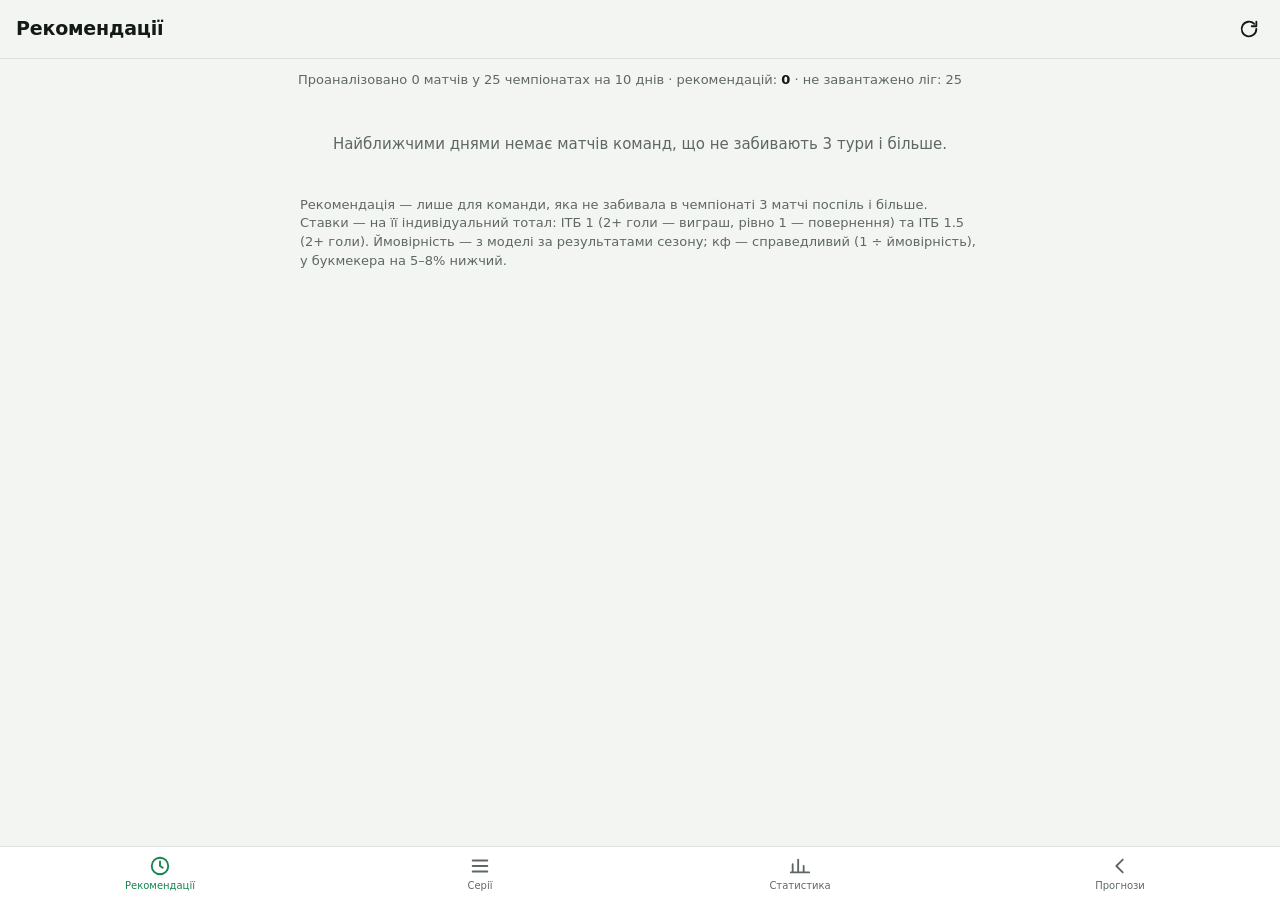
==== drought/index.html @ 6df6e0e2 "Add «Сухі серії» app: teams without a goal in 3+ league matches, individual total bets and statistic" ====
<!doctype html>
<html lang="uk">
<head>
  <meta charset="utf-8">
  <meta name="viewport" content="width=device-width, initial-scale=1, viewport-fit=cover">
  <meta name="theme-color" content="#0e1311">
  <meta name="apple-mobile-web-app-capable" content="yes">
  <meta name="mobile-web-app-capable" content="yes">
  <meta name="apple-mobile-web-app-status-bar-style" content="black-translucent">
  <meta name="apple-mobile-web-app-title" content="Сухі серії">
  <meta name="description" content="Команди, що не забивають 3 тури і більше: рекомендації на індивідуальний тотал і статистика">
  <link rel="manifest" href="manifest.webmanifest">
  <link rel="icon" href="../icons/icon.svg" type="image/svg+xml">
  <link rel="apple-touch-icon" href="../icons/icon-192.png">
  <link rel="stylesheet" href="../styles.css">
  <link rel="stylesheet" href="drought.css">
  <title>Сухі серії</title>
</head>
<body>
  <header class="topbar">
    <h1 id="title">Рекомендації</h1>
    <button id="refresh" class="icon-btn" aria-label="Оновити">
      <svg viewBox="0 0 24 24"><path d="M20 12a8 8 0 1 1-2.34-5.66M20 4v5h-5"/></svg>
    </button>
  </header>

  <main id="view"></main>

  <nav class="tabbar">
    <a href="#/" data-tab="recs">
      <svg viewBox="0 0 24 24"><circle cx="12" cy="12" r="9"/><path d="M12 7v5l3 2"/></svg>
      <span>Рекомендації</span>
    </a>
    <a href="#/teams" data-tab="teams">
      <svg viewBox="0 0 24 24"><path d="M4 6h16M4 12h16M4 18h16"/></svg>
      <span>Серії</span>
    </a>
    <a href="#/stats" data-tab="stats">
      <svg viewBox="0 0 24 24"><path d="M4 19V10M10 19V5M16 19v-7M22 19H2"/></svg>
      <span>Статистика</span>
    </a>
    <a href="../" data-tab="main">
      <svg viewBox="0 0 24 24"><path d="M15 5l-7 7 7 7"/></svg>
      <span>Прогнози</span>
    </a>
  </nav>

  <script src="../js/config.js"></script>
  <script src="../js/store.js"></script>
  <script src="../js/api.js"></script>
  <script src="../js/model.js"></script>
  <script src="drought.js"></script>
  <script>
    if ('serviceWorker' in navigator && location.protocol !== 'file:') {
      // Спільний service worker сайту: оновлення приходять одразу, сторінка перезавантажується сама.
      const hadController = !!navigator.serviceWorker.controller;
      let reloaded = false;
      navigator.serviceWorker.addEventListener('controllerchange', () => {
        if (hadController && !reloaded) { reloaded = true; location.reload(); }
      });
      navigator.serviceWorker.register('../sw.js', { scope: '../' }).then(r => {
        r.update();
        setInterval(() => r.update().catch(() => {}), 5 * 60 * 1000);
        document.addEventListener('visibilitychange', () => { if (!document.hidden) r.update().catch(() => {}); });
      }).catch(() => {});
    }
  </script>
</body>
</html>
---- styles.css ----
:root {
  --bg: #f3f5f2;
  --surface: #ffffff;
  --surface-2: #ebeee9;
  --text: #131915;
  --muted: #5e6862;
  --line: #dde2dc;
  --accent: #17834f;
  --accent-ink: #ffffff;
  --home: #17834f;
  --draw: #a3aca6;
  --away: #3567cf;
  --hi: #17834f;
  --mid: #b67c0a;
  --lo: #b4483a;
  --radius: 14px;
  --shadow: 0 1px 2px rgba(0, 0, 0, .05);
  color-scheme: light;
}

@media (prefers-color-scheme: dark) {
  :root:not([data-theme="light"]) {
    --bg: #0e1311;
    --surface: #161d19;
    --surface-2: #1f2823;
    --text: #e7ede9;
    --muted: #8d9993;
    --line: #27312b;
    --accent: #3cc98a;
    --accent-ink: #04140b;
    --home: #34b37a;
    --draw: #5f6a64;
    --away: #5f8ef0;
    --hi: #3cc98a;
    --mid: #e0a93b;
    --lo: #e0705f;
    --shadow: none;
    color-scheme: dark;
  }
}
:root[data-theme="dark"] {
  --bg: #0e1311; --surface: #161d19; --surface-2: #1f2823; --text: #e7ede9; --muted: #8d9993;
  --line: #27312b; --accent: #3cc98a; --accent-ink: #04140b; --home: #34b37a; --draw: #5f6a64;
  --away: #5f8ef0; --hi: #3cc98a; --mid: #e0a93b; --lo: #e0705f; --shadow: none; color-scheme: dark;
}

* { box-sizing: border-box; }
html { -webkit-text-size-adjust: 100%; }
body {
  margin: 0;
  background: var(--bg);
  color: var(--text);
  font: 15px/1.45 system-ui, -apple-system, "Segoe UI", Roboto, sans-serif;
  padding-bottom: calc(64px + env(safe-area-inset-bottom));
  -webkit-tap-highlight-color: transparent;
}
a { color: var(--accent); }
img { display: block; }
button, input, select { font: inherit; color: inherit; }

/* ---------- верхня і нижня панелі ---------- */
.topbar {
  position: sticky; top: 0; z-index: 10;
  display: flex; align-items: center; gap: 8px;
  padding: calc(10px + env(safe-area-inset-top)) 12px 10px 16px;
  background: color-mix(in srgb, var(--bg) 88%, transparent);
  backdrop-filter: blur(12px);
  border-bottom: 1px solid var(--line);
}
.topbar h1 { flex: 1; margin: 0; font-size: 19px; font-weight: 700; letter-spacing: -.01em; white-space: nowrap; overflow: hidden; text-overflow: ellipsis; }
.icon-btn { width: 38px; height: 38px; border: 0; border-radius: 10px; background: transparent; display: grid; place-items: center; cursor: pointer; flex: none; }
.icon-btn:active { background: var(--surface-2); }
.icon-btn[hidden] { display: none; }
svg { width: 22px; height: 22px; fill: none; stroke: currentColor; stroke-width: 2; stroke-linecap: round; stroke-linejoin: round; }

.tabbar {
  position: fixed; left: 0; right: 0; bottom: 0; z-index: 10;
  display: flex;
  padding-bottom: env(safe-area-inset-bottom);
  background: var(--surface);
  border-top: 1px solid var(--line);
}
.tabbar a {
  flex: 1; display: flex; flex-direction: column; align-items: center; gap: 2px;
  padding: 8px 0 7px; font-size: 11px; color: var(--muted); text-decoration: none;
}
.tabbar a.on { color: var(--accent); }

main { max-width: 720px; margin: 0 auto; padding: 12px 16px 24px; }

/* ---------- елементи керування ---------- */
.controls { display: grid; gap: 10px; margin-bottom: 14px; }
.segmented { display: flex; background: var(--surface-2); border-radius: 11px; padding: 3px; }
.segmented button {
  flex: 1; border: 0; background: transparent; padding: 8px 4px; border-radius: 9px;
  font-weight: 600; font-size: 14px; color: var(--muted); cursor: pointer;
}
.segmented button.on { background: var(--surface); color: var(--text); box-shadow: 0 1px 3px rgba(0, 0, 0, .12); }
.segmented.small button { padding: 6px 4px; font-size: 13px; }

.chips { display: flex; gap: 6px; overflow-x: auto; margin: 0 -16px; padding: 0 16px; scrollbar-width: none; }
.chips::-webkit-scrollbar { display: none; }
.chip {
  flex: none; display: flex; align-items: center; gap: 6px;
  border: 1px solid var(--line); background: var(--surface); border-radius: 999px;
  padding: 5px 11px; font-size: 13px; cursor: pointer; white-space: nowrap;
}
.chip img { width: 16px; height: 16px; object-fit: contain; }
.chip.on { background: var(--text); color: var(--bg); border-color: var(--text); }

.btn {
  display: inline-block; border: 0; border-radius: 11px; padding: 10px 16px;
  background: var(--accent); color: var(--accent-ink); font-weight: 600; text-decoration: none; cursor: pointer;
}
.btn.ghost { background: var(--surface-2); color: var(--text); }
.btn-row { margin-top: 10px; }

input, select {
  width: 100%; min-width: 0; padding: 10px 12px; border-radius: 10px;
  border: 1px solid var(--line); background: var(--bg);
}
input:focus, select:focus { outline: 2px solid var(--accent); outline-offset: -1px; }

/* ---------- картки ---------- */
.card { background: var(--surface); border: 1px solid var(--line); border-radius: var(--radius); padding: 14px; margin-bottom: 12px; box-shadow: var(--shadow); }
.card.flush { padding: 0; overflow: hidden; }
.card h2 { margin: 0 0 8px; font-size: 18px; }
.card h3 { margin: 0 0 10px; font-size: 15px; }
.hint { color: var(--muted); font-size: 13px; margin: 8px 0 0; }
.hint.pad { padding: 0 4px; }
.loading, .empty { padding: 32px 8px; text-align: center; color: var(--muted); }
.notice { border-radius: 10px; padding: 10px 12px; font-size: 14px; margin-bottom: 10px; }
.notice.error { background: color-mix(in srgb, var(--lo) 12%, transparent); color: var(--lo); }
.onboarding ol { padding-left: 20px; margin: 10px 0 14px; }
.summary { font-size: 13px; color: var(--muted); margin: 0 2px 12px; }
.summary b { color: var(--text); }

.ok { color: var(--hi); font-weight: 600; font-style: normal; }
.bad { color: var(--lo); font-weight: 600; font-style: normal; }

/* ---------- список матчів ---------- */
.group { margin-bottom: 18px; }
.group-head { display: flex; align-items: center; gap: 8px; margin: 0 2px 8px; color: var(--muted); font-size: 13px; text-decoration: none; }
.group-head b { color: var(--text); }
.group-head img { width: 20px; height: 20px; object-fit: contain; }

.match {
  display: grid; grid-template-columns: 1fr minmax(118px, 40%); grid-template-areas: "meta meta" "teams pred";
  gap: 6px 12px; align-items: center;
  padding: 11px 12px; margin-bottom: 8px;
  background: var(--surface); border: 1px solid var(--line); border-radius: var(--radius);
  color: inherit; text-decoration: none; box-shadow: var(--shadow);
}
.match:active { background: var(--surface-2); }
.m-meta { grid-area: meta; display: flex; justify-content: space-between; font-size: 12px; color: var(--muted); font-variant-numeric: tabular-nums; }
.m-meta .live { color: var(--lo); font-weight: 700; }
.m-league { display: flex; align-items: center; gap: 5px; }
.m-league img { width: 14px; height: 14px; object-fit: contain; }
.m-teams { grid-area: teams; display: grid; gap: 5px; min-width: 0; }
.team { display: flex; align-items: center; gap: 8px; min-width: 0; font-weight: 600; font-size: 14px; }
.team img { width: 20px; height: 20px; object-fit: contain; flex: none; }
.team span { flex: 1; overflow: hidden; text-overflow: ellipsis; white-space: nowrap; }
.team b { font-variant-numeric: tabular-nums; }
.m-pred { grid-area: pred; display: grid; gap: 6px; }
.pred-loading { font-size: 12px; color: var(--muted); text-align: right; }

.bar { display: flex; height: 18px; border-radius: 6px; overflow: hidden; gap: 2px; font-size: 10px; font-weight: 700; color: #fff; }
.bar span { display: grid; place-items: center; min-width: 22px; overflow: hidden; }
.bar .b1 { background: var(--home); }
.bar .bx { background: var(--draw); }
.bar .b2 { background: var(--away); }
.bar.big { height: 30px; font-size: 13px; border-radius: 8px; margin-top: 12px; }
.bar-legend { display: flex; justify-content: space-between; font-size: 12px; color: var(--muted); margin-top: 5px; }

.tip { justify-self: end; font-size: 12px; font-weight: 700; padding: 3px 8px; border-radius: 7px; white-space: nowrap; display: flex; gap: 5px; }
.tip.hi { background: color-mix(in srgb, var(--hi) 16%, transparent); color: var(--hi); }
.tip.mid { background: color-mix(in srgb, var(--mid) 18%, transparent); color: var(--mid); }
.tip.lo { background: var(--surface-2); color: var(--muted); }

.acca-head { display: flex; justify-content: space-between; align-items: baseline; gap: 8px; flex-wrap: wrap; margin-bottom: 8px; }
.acca-head span { font-size: 12px; color: var(--muted); }
.acca-row { display: flex; justify-content: space-between; gap: 10px; padding: 6px 0; border-top: 1px solid var(--line); font-size: 14px; }
.acca-row span { overflow: hidden; text-overflow: ellipsis; white-space: nowrap; }
.acca-row b { flex: none; color: var(--accent); }

/* ---------- екран матчу ---------- */
.hero-meta { display: flex; align-items: center; justify-content: center; gap: 6px; font-size: 12px; color: var(--muted); text-align: center; }
.hero-meta img { width: 16px; height: 16px; object-fit: contain; }
.hero-teams { display: grid; grid-template-columns: 1fr auto 1fr; align-items: center; gap: 8px; margin: 14px 0 8px; text-align: center; }
.hero-teams > div:not(.hero-score) { display: grid; justify-items: center; gap: 6px; font-size: 14px; min-width: 0; }
.hero-teams img { width: 52px; height: 52px; object-fit: contain; }
.hero-score { font-size: 26px; font-weight: 800; font-variant-numeric: tabular-nums; display: grid; }
.hero-score small { font-size: 11px; font-weight: 500; color: var(--muted); }
.xg { text-align: center; font-size: 13px; color: var(--muted); }
.xg b { color: var(--text); font-size: 15px; }

.tipcard { border-width: 1px 1px 1px 4px; }
.tipcard.hi { border-left-color: var(--hi); }
.tipcard.mid { border-left-color: var(--mid); }
.tipcard.lo { border-left-color: var(--draw); }
.tip-label { font-size: 12px; text-transform: uppercase; letter-spacing: .06em; color: var(--muted); }
.tip-main { font-size: 21px; font-weight: 800; margin: 2px 0 10px; letter-spacing: -.01em; }
.tip-stats { display: flex; flex-wrap: wrap; gap: 6px 16px; font-size: 13px; color: var(--muted); }
.tip-stats b { color: var(--text); }
.alts { margin-top: 10px; font-size: 13px; color: var(--muted); display: flex; flex-wrap: wrap; gap: 6px; align-items: center; }
.alts span { background: var(--surface-2); color: var(--text); padding: 2px 8px; border-radius: 6px; font-weight: 600; }

.reasons { margin: 0; padding-left: 18px; display: grid; gap: 6px; font-size: 14px; }

.value-form { display: grid; grid-template-columns: 1fr 120px; gap: 8px; margin-top: 10px; }
.value-out { margin-top: 10px; font-size: 14px; }

table { width: 100%; border-collapse: collapse; font-size: 13px; }
th { font-weight: 600; color: var(--muted); text-align: left; }
.markets th, .markets td { padding: 7px 4px; border-bottom: 1px solid var(--line); }
.markets td:last-child, .markets th:last-child { text-align: right; font-variant-numeric: tabular-nums; }
.markets tr.sel td { font-weight: 700; }
.markets tr:last-child td { border-bottom: 0; }
.pbar { position: relative; height: 20px; border-radius: 5px; background: var(--surface-2); overflow: hidden; min-width: 80px; }
.pbar i { position: absolute; inset: 0 auto 0 0; background: color-mix(in srgb, var(--accent) 35%, transparent); }
.pbar span { position: relative; padding-left: 6px; line-height: 20px; font-variant-numeric: tabular-nums; }

.scores { display: grid; grid-template-columns: repeat(3, 1fr); gap: 8px; }
.scores div { background: var(--surface-2); border-radius: 10px; padding: 8px; text-align: center; display: grid; }
.scores b { font-size: 18px; font-variant-numeric: tabular-nums; }
.scores span { font-size: 12px; color: var(--muted); }

.compare td, .compare th { padding: 7px 4px; border-bottom: 1px solid var(--line); }
.compare td { width: 34%; font-weight: 600; font-variant-numeric: tabular-nums; }
.compare td:first-child { text-align: left; }
.compare td:last-child { text-align: right; }
.compare tbody th { text-align: center; font-weight: 500; font-size: 12px; }
.compare thead th { color: var(--text); font-size: 13px; }
.compare thead th:last-child { text-align: right; }
.compare td:last-child .form { justify-content: flex-end; }

.form { display: inline-flex; gap: 2px; }
.form i { width: 17px; height: 17px; border-radius: 4px; display: grid; place-items: center; font: 700 10px/1 system-ui, sans-serif; color: #fff; }
.form .fW { background: var(--home); }
.form .fD { background: var(--draw); }
.form .fL { background: var(--lo); }

.status-line { font-size: 12px; color: var(--muted); margin: -4px 2px 10px; }
.badge { margin-left: 6px; font-size: 10px; font-weight: 700; padding: 1px 6px; border-radius: 5px; text-transform: uppercase; letter-spacing: .03em; }
.ok-b { background: color-mix(in srgb, var(--hi) 16%, transparent); color: var(--hi); }
.val-b { background: color-mix(in srgb, var(--away) 16%, transparent); color: var(--away); }
.value-pick { margin-top: 10px; padding: 8px 10px; border-radius: 9px; font-size: 13px; background: color-mix(in srgb, var(--away) 12%, transparent); }
.section-title { font-size: 13px; text-transform: uppercase; letter-spacing: .06em; color: var(--muted); margin: 6px 2px 8px; }
.league-list + .section-title { margin-top: 18px; }
.table-title { padding: 10px 12px 0; font-weight: 700; font-size: 13px; }
a.acca-row { color: inherit; text-decoration: none; }

.hint.top { margin: 0 0 12px; }
.squads { display: grid; grid-template-columns: 1fr 1fr; gap: 14px; }
.squad { min-width: 0; }
.squad h4 { display: flex; align-items: center; gap: 6px; margin: 0 0 8px; font-size: 14px; }
.squad h4 img { width: 18px; height: 18px; object-fit: contain; }
.absent { list-style: none; margin: 0; padding: 0; display: grid; gap: 6px; font-size: 13px; }
.absent b { display: block; }
.absent span { color: var(--lo); font-size: 12px; }
.xi-head { margin: 12px 0 6px; font-size: 12px; font-weight: 700; color: var(--muted); text-transform: uppercase; letter-spacing: .04em; }
.xi { list-style: none; margin: 0; padding: 0; display: grid; gap: 3px; font-size: 13px; }
.xi li { display: flex; gap: 6px; min-width: 0; overflow: hidden; text-overflow: ellipsis; white-space: nowrap; }
.xi li span { width: 20px; flex: none; text-align: right; color: var(--muted); font-variant-numeric: tabular-nums; }

.picks { display: grid; grid-template-columns: repeat(2, minmax(0, 1fr)); gap: 8px; }
.pick { background: var(--surface-2); border-radius: 10px; padding: 8px 10px; display: grid; gap: 1px; min-width: 0; }
.pick span { font-size: 11px; color: var(--muted); text-transform: uppercase; letter-spacing: .03em; }
.pick b { font-size: 14px; overflow: hidden; text-overflow: ellipsis; white-space: nowrap; }
.pick i { font-style: normal; font-size: 12px; color: var(--muted); }

.mgroup { border-top: 1px solid var(--line); }
.mgroup:first-of-type { border-top: 0; }
.mgroup summary { display: flex; justify-content: space-between; align-items: center; padding: 10px 2px; font-weight: 700; font-size: 14px; cursor: pointer; list-style: none; }
.mgroup summary::-webkit-details-marker { display: none; }
.mgroup summary::after { content: '›'; color: var(--muted); font-size: 18px; transition: transform .15s; margin-left: 8px; }
.mgroup[open] summary::after { transform: rotate(90deg); }
.mgroup summary span { margin-left: auto; font-size: 12px; font-weight: 500; color: var(--muted); }
.mgroup table { margin-bottom: 8px; }

.league-stats small { display: block; font-size: 11px; color: var(--muted); font-weight: 500; }
.history td { white-space: normal; vertical-align: top; }
.history small { color: var(--muted); }
.btn-row.pad { padding: 0 2px 12px; }

/* ---------- довідка ---------- */
.toc { display: flex; flex-wrap: wrap; gap: 6px; margin-bottom: 12px; }
.toc a { border: 1px solid var(--line); background: var(--surface); border-radius: 999px; padding: 5px 11px; font-size: 13px; color: var(--text); text-decoration: none; }
.terms, .gloss { margin: 0; display: grid; gap: 12px; }
.terms dt, .gloss dt { font-weight: 700; font-size: 14px; }
.terms dd, .gloss dd { margin: 2px 0 0; font-size: 14px; color: var(--muted); }
.gloss { gap: 10px; padding-bottom: 10px; }
.gloss div { display: grid; grid-template-columns: minmax(96px, 34%) 1fr; gap: 10px; align-items: baseline; }
.gloss dd { margin: 0; }
.term { scroll-margin-top: 70px; border-radius: 8px; transition: background-color 1.5s; }
.term.flash { background: color-mix(in srgb, var(--accent) 14%, transparent); }
.help {
  display: inline-grid; place-items: center; width: 17px; height: 17px; border-radius: 50%;
  font: 700 11px/1 system-ui, sans-serif; text-decoration: none; vertical-align: 1px;
  background: var(--surface-2); color: var(--muted); border: 1px solid var(--line);
}
.gloss-link { display: inline-block; margin-top: 10px; font-size: 13px; text-decoration: none; }

/* ---------- експреси ---------- */
.tabbar a { position: relative; }
.tab-count {
  position: absolute; top: 3px; left: calc(50% + 6px); min-width: 17px; height: 17px; padding: 0 4px;
  border-radius: 9px; background: var(--accent); color: var(--accent-ink);
  font: 700 10px/17px system-ui, sans-serif; font-style: normal; text-align: center;
}
.tab-count[hidden] { display: none; }

.add {
  border: 1px solid var(--line); background: var(--surface); color: var(--accent);
  border-radius: 8px; min-width: 30px; height: 28px; padding: 0 8px; font-weight: 700; cursor: pointer;
}
.add.on { background: var(--accent); color: var(--accent-ink); border-color: var(--accent); }
.add.wide { height: 36px; padding: 0 14px; }
.add-cell { width: 38px; text-align: right; }
.pick { position: relative; padding-right: 44px; }
.pick .add { position: absolute; right: 8px; top: 50%; transform: translateY(-50%); }

.toast {
  position: fixed; left: 50%; bottom: calc(76px + env(safe-area-inset-bottom)); transform: translate(-50%, 20px);
  max-width: calc(100% - 32px); width: max-content; padding: 10px 14px; border-radius: 12px;
  background: var(--text); color: var(--bg); font-size: 13px; opacity: 0; pointer-events: none;
  transition: opacity .2s, transform .2s; z-index: 20;
}
.toast a { color: var(--accent); font-weight: 700; margin-left: 6px; }
.toast.show { opacity: 1; transform: translate(-50%, 0); pointer-events: auto; }

.legs { display: grid; gap: 6px; }
.leg { display: flex; align-items: center; gap: 8px; padding: 8px 0; border-top: 1px solid var(--line); }
.leg:first-child { border-top: 0; }
.leg.started { opacity: .5; }
.leg-main { flex: 1; min-width: 0; display: grid; color: inherit; text-decoration: none; }
.leg-main small, .leg-num small { font-size: 11px; color: var(--muted); }
.leg-main span { font-size: 13px; overflow: hidden; text-overflow: ellipsis; white-space: nowrap; }
.leg-main b { font-size: 14px; color: var(--accent); }
.leg-league { display: flex; align-items: center; gap: 4px; font-style: normal; font-size: 11px; color: var(--muted); }
.leg-league img { width: 13px; height: 13px; object-fit: contain; }
.leg-num { display: grid; text-align: right; flex: none; min-width: 44px; }
.leg-odds { width: 64px; flex: none; padding: 6px 8px; }
.leg-x { flex: none; border: 0; background: transparent; color: var(--muted); font-size: 16px; width: 28px; height: 28px; cursor: pointer; }

.totals { display: grid; grid-template-columns: repeat(4, 1fr); gap: 6px; margin-top: 10px; padding-top: 10px; border-top: 1px solid var(--line); text-align: center; }
.totals div { display: grid; }
.totals span { font-size: 11px; color: var(--muted); }
.totals b { font-size: 17px; }

.acca-title { display: flex; align-items: center; gap: 8px; }
.acca-title b { font-size: 16px; }
.acca-title > span:last-child { margin-left: auto; font-weight: 800; font-size: 17px; }
.acca-sub { font-size: 13px; color: var(--muted); margin: 2px 0 8px; }
.risk { letter-spacing: 1px; font-size: 11px; }
.risk.r1 { color: var(--hi); } .risk.r2 { color: var(--hi); } .risk.r3 { color: var(--mid); }
.risk.r4 { color: var(--lo); } .risk.r5 { color: var(--lo); }

.chip-st { display: inline-block; margin-left: 6px; padding: 1px 7px; border-radius: 6px; font-size: 11px; font-weight: 700; background: var(--surface-2); color: var(--muted); }
.chip-st.win { background: color-mix(in srgb, var(--hi) 16%, transparent); color: var(--hi); }
.chip-st.loss { background: color-mix(in srgb, var(--lo) 14%, transparent); color: var(--lo); }
.leg-st b { font-size: 18px; }
.leg.st-win .leg-main b { color: var(--hi); }
.leg.st-loss .leg-main b { color: var(--lo); text-decoration: line-through; }

/* ---------- статистика ---------- */
.kpis { display: grid; grid-template-columns: repeat(3, 1fr); gap: 8px; text-align: center; }
.kpis div { display: grid; gap: 2px; }
.kpis b { font-size: 20px; }
.kpis span { font-size: 11px; color: var(--muted); line-height: 1.3; }
.rate { margin: 10px 0 12px; }
.rate-head { display: flex; justify-content: space-between; gap: 8px; font-size: 14px; }
.rate-bar { position: relative; height: 8px; border-radius: 4px; background: var(--surface-2); margin: 5px 0 2px; overflow: visible; }
.rate-bar i { position: absolute; inset: 0 auto 0 0; border-radius: 4px; background: var(--hi); }
.rate-bar em { position: absolute; top: -3px; bottom: -3px; width: 2px; background: var(--text); border-radius: 1px; }
.rate small { font-size: 11px; color: var(--muted); }
.day-head { display: flex; justify-content: space-between; padding: 12px 0 4px; border-bottom: 1px solid var(--line); font-size: 13px; }
.day-head span { color: var(--muted); }
.hrow { display: flex; align-items: center; gap: 10px; padding: 8px 0; border-bottom: 1px solid var(--line); color: inherit; text-decoration: none; }
.hrow-main { flex: 1; min-width: 0; display: grid; gap: 1px; }
.hrow-main small { font-size: 11px; color: var(--muted); }
.hrow-main span { font-size: 14px; overflow: hidden; text-overflow: ellipsis; white-space: nowrap; }
.hrow-main em { font-style: normal; font-size: 12px; color: var(--muted); }
.hrow-st { font-size: 18px; flex: none; }
.hacca { border-top: 1px solid var(--line); }
.hacca summary { list-style: none; cursor: pointer; padding: 10px 0; display: grid; grid-template-columns: auto 1fr auto; gap: 2px 8px; align-items: center; }
.hacca summary::-webkit-details-marker { display: none; }
.hacca summary .chip-st { margin: 0; }
.hacca summary small { grid-column: 1 / -1; font-size: 12px; color: var(--muted); }
.hacca-k { font-weight: 700; }

.live-dot { display: inline-block; width: 7px; height: 7px; border-radius: 50%; background: var(--lo); margin-right: 6px; vertical-align: 1px; animation: pulse 1.5s infinite; }
@keyframes pulse { 50% { opacity: .3; } }
.pchips { display: flex; flex-wrap: wrap; gap: 4px; margin-top: 3px; }
.pchip { font-size: 11px; padding: 1px 6px; border-radius: 6px; background: var(--surface-2); color: var(--muted); white-space: nowrap; }
.pchip.win { background: color-mix(in srgb, var(--hi) 14%, transparent); color: var(--hi); }
.pchip.loss { background: color-mix(in srgb, var(--lo) 12%, transparent); color: var(--lo); }
.pchip i { font-style: normal; }
.band-sum { margin: -6px 0 10px; font-size: 12px; color: var(--muted); }

.band-head { display: grid; gap: 1px; color: inherit; text-decoration: none; margin-bottom: 4px; }
.band-head small { display: flex; align-items: center; gap: 4px; font-size: 11px; color: var(--muted); }
.band-head small img { width: 13px; height: 13px; object-fit: contain; }
.band-head span { font-weight: 600; font-size: 14px; }

.notice-card { border-left: 4px solid var(--draw); }
.notice-card p { margin: 6px 0 0; }
.tip-main i { font-style: normal; font-size: 15px; margin-left: 6px; }

/* Перемикач вкладок статистики: 6 кнопок у дві лінії по 3. */
.segmented.tabs6 { display: grid; grid-template-columns: repeat(3, 1fr); gap: 2px; }
.kpis2 { margin-top: 12px; padding-top: 12px; border-top: 1px solid var(--line); }

/* Лайв: перший тайм 0:0 — виділення і блок тоталу 1.5. */
.zero-card { border: 2px solid var(--mid); }
.zero-box { margin: 0 0 14px; padding: 10px 12px; border-radius: 10px; background: color-mix(in srgb, var(--mid) 12%, transparent); }
.zero-title { font-size: 12px; font-weight: 700; text-transform: uppercase; letter-spacing: .04em; color: var(--mid); margin-bottom: 6px; }
.zero-row { display: grid; grid-template-columns: 1fr auto auto; gap: 10px; align-items: center; padding: 6px 0; border-top: 1px solid var(--line); }
.zero-row:first-of-type { border-top: 0; }
.zero-row div { display: grid; } .zero-row small { font-size: 11px; color: var(--muted); }
.zero-row > b { font-size: 18px; } .zero-row i { font-style: normal; color: var(--muted); font-size: 13px; }
.zero-row.fav > b { color: var(--hi); }

/* ---------- віртуальний рахунок ---------- */
.bank-balance { display: grid; justify-items: center; gap: 2px; text-align: center; }
.bank-balance span { font-size: 12px; text-transform: uppercase; letter-spacing: .06em; color: var(--muted); }
.bank-balance b { font-size: 32px; font-variant-numeric: tabular-nums; }
.bank-balance small { font-size: 12px; color: var(--muted); }
.bank-balance input { width: 80px; padding: 3px 6px; font-size: 12px; text-align: right; }
.chart { position: relative; margin-top: 12px; }
.chart svg { width: 100%; height: 110px; display: block; }
.chart-base { stroke: var(--line); stroke-width: 1; stroke-dasharray: 4 4; vector-effect: non-scaling-stroke; }
.chart-line { fill: none; stroke-width: 2.5; vector-effect: non-scaling-stroke; stroke-linejoin: round; }
.chart-line.up { stroke: var(--hi); } .chart-line.down { stroke: var(--lo); }
.chart-axis { position: absolute; inset: 0 auto 0 0; display: flex; flex-direction: column; justify-content: space-between; font-size: 10px; color: var(--muted); pointer-events: none; }
.bank-res { font-size: 14px; font-weight: 700; white-space: nowrap; }

.more summary { cursor: pointer; padding: 8px 0 2px; font-size: 13px; font-weight: 600; color: var(--accent); list-style: none; }
.more summary::-webkit-details-marker { display: none; }
.more[open] summary { display: none; }
.acca-row small { color: var(--muted); font-size: 11px; margin-right: 4px; }

.vrow { display: flex; align-items: center; gap: 10px; }
.vrow > a { flex: 1; min-width: 0; display: flex; justify-content: space-between; gap: 10px; color: inherit; text-decoration: none; }
.vrow > a span { overflow: hidden; text-overflow: ellipsis; white-space: nowrap; }
.vrow > a b { flex: none; color: var(--accent); }
.vrow.sel { background: color-mix(in srgb, var(--accent) 8%, transparent); margin: 0 -8px; padding-left: 8px; padding-right: 8px; border-radius: 8px; }
.vrow .add, .add-stub { flex: none; width: 30px; min-width: 30px; }
.vsel-bar { display: flex; align-items: center; gap: 8px; flex-wrap: wrap; padding-top: 10px; font-size: 13px; }
.vsel-bar span { flex: 1; color: var(--muted); }
.small-btn { padding: 6px 10px; font-size: 12px; }
.scen { margin-top: 12px; }
.scen td, .scen th { text-align: center; font-size: 12.5px; vertical-align: middle; }
.scen th small, .scen td small { font-size: 10.5px; color: var(--muted); font-weight: 400; }
.scen tr.plus td:first-child { box-shadow: inset 3px 0 0 var(--hi); }
.scen tr.minus td:first-child { box-shadow: inset 3px 0 0 var(--lo); }
.scen tr.even td { background: color-mix(in srgb, var(--hi) 10%, transparent); }
.doubles td { vertical-align: middle; font-size: 12.5px; }
.doubles td:nth-child(2) { line-height: 1.5; }
.doubles a { color: inherit; text-decoration: none; }
.doubles td b { color: var(--accent); }
.doubles td:nth-child(n+3) { white-space: nowrap; text-align: right; }

/* ---------- лайв ---------- */
.tabbar a { font-size: 10px; }
.segmented.small button { font-size: 12px; padding: 6px 2px; }
.live-top { display: flex; justify-content: space-between; align-items: center; gap: 8px; margin: 0 2px 10px; font-size: 12px; color: var(--muted); }
.switch { display: flex; align-items: center; gap: 6px; font-size: 13px; color: var(--text); white-space: nowrap; }
.switch input { width: 18px; height: 18px; accent-color: var(--accent); }
.live-score { display: grid; grid-template-columns: 1fr auto 1fr; gap: 10px; align-items: center; text-align: center; margin: 6px 0 2px; font-weight: 700; }
.live-score b { font-size: 28px; font-variant-numeric: tabular-nums; }
.live-status { text-align: center; font-size: 12px; font-weight: 700; color: var(--lo); margin-bottom: 8px; }
.live-stats { margin-bottom: 12px; }
.live-recs { display: grid; gap: 8px; margin-bottom: 14px; }
.live-rec { display: grid; gap: 1px; padding: 10px 12px; border-radius: 10px; background: color-mix(in srgb, var(--accent) 10%, transparent); border-left: 3px solid var(--accent); }
.live-rec span { font-size: 11px; text-transform: uppercase; letter-spacing: .04em; color: var(--muted); }
.live-rec b { font-size: 15px; }
.live-rec i { font-style: normal; font-size: 13px; color: var(--muted); }
.live-group { font-size: 12px; font-weight: 700; color: var(--muted); text-transform: uppercase; letter-spacing: .04em; margin: 10px 0 2px; }
.live-all { margin-top: 10px; }
.soon { font-size: 11px; color: var(--muted); text-align: right; display: block; line-height: 1.3; }

/* ---------- ліги ---------- */
.league-list { display: grid; gap: 8px; }
.league-item {
  display: flex; align-items: center; gap: 12px; padding: 12px 14px;
  background: var(--surface); border: 1px solid var(--line); border-radius: var(--radius);
  color: inherit; text-decoration: none;
}
.league-item img { width: 32px; height: 32px; object-fit: contain; background: #fff; border-radius: 8px; padding: 3px; }
.league-item span { flex: 1; display: grid; }
.league-item small { color: var(--muted); }
.league-item i { color: var(--muted); font-style: normal; font-size: 22px; }

.league-stats { display: grid; grid-template-columns: repeat(3, 1fr); gap: 8px; text-align: center; }
.league-stats div { display: grid; }
.league-stats b { font-size: 20px; }
.league-stats span { font-size: 11px; color: var(--muted); }

.table-wrap { overflow-x: auto; }
.standings { min-width: 520px; }
.standings th, .standings td { padding: 8px 6px; text-align: center; border-bottom: 1px solid var(--line); font-variant-numeric: tabular-nums; white-space: nowrap; }
.standings .tl { text-align: left; }
.standings tbody tr:last-child td { border-bottom: 0; }
.team-cell { display: flex; align-items: center; gap: 7px; font-weight: 600; max-width: 170px; overflow: hidden; text-overflow: ellipsis; }
.team-cell img { width: 18px; height: 18px; object-fit: contain; flex: none; }
.standings .good { color: var(--hi); font-weight: 700; }
.standings .poor { color: var(--lo); }

/* ---------- налаштування ---------- */
.key-row { display: grid; grid-template-columns: 1fr auto; gap: 8px; }
.disclaimer p { margin: 0; font-size: 14px; color: var(--muted); }

@media (min-width: 560px) {
  .match { grid-template-columns: 1fr 220px; }
}

/* Рекомендації за ринками: група → варіант, ймовірність, рівень впевненості */
.mrecs { display: grid; }
.mrec { border-top: 1px solid var(--line); }
.mrec:first-child { border-top: 0; }
.mrec summary { list-style: none; cursor: pointer; display: grid; grid-template-columns: 1fr auto; gap: 1px 10px; align-items: center; padding: 9px 0; }
.mrec summary::-webkit-details-marker { display: none; }
.mrec-name { grid-column: 1 / -1; font-size: 11px; text-transform: uppercase; letter-spacing: .04em; color: var(--muted); }
.mrec summary b { font-size: 15px; }
.lvl { font-style: normal; font-size: 12px; font-weight: 700; padding: 3px 8px; border-radius: 999px; white-space: nowrap; }
.lvl.hi { color: var(--hi); background: color-mix(in srgb, var(--hi) 14%, transparent); }
.lvl.mid { color: var(--mid); background: color-mix(in srgb, var(--mid) 14%, transparent); }
.lvl.lo { color: var(--muted); background: var(--surface-2); }
.mrec-all { display: flex; flex-wrap: wrap; gap: 6px; padding: 0 0 10px; }
.mrec-all span { font-size: 12px; padding: 4px 8px; border-radius: 8px; background: var(--surface-2); color: var(--muted); }
.mrec-all span b { color: var(--text, inherit); }
.mrec-all span.on { outline: 1.5px solid var(--accent); color: inherit; }

/* Цінні ставки: прогноз / ставка = результат */
.vres td { vertical-align: top; }
.vres td small { display: block; font-size: 11px; color: var(--muted); margin-top: 2px; }
.vres td a { color: inherit; text-decoration: none; font-weight: 600; }
.vres td:last-child, .vres th:last-child { text-align: right; white-space: nowrap; }
.vres tr.st-loss td:nth-child(2) b { color: var(--lo); }
.vres tr.st-win td:nth-child(2) b { color: var(--hi); }
.vres tfoot td { font-weight: 700; border-top: 1.5px solid var(--line); }

/* Основна й цінна ставка в картці матчу на головній */
.m-pred .tip { display: block; white-space: normal; text-align: right; max-width: 100%; line-height: 1.35; }
.tip small { font-size: 10px; font-weight: 600; text-transform: uppercase; letter-spacing: .03em; opacity: .75; }
.tip.val { background: color-mix(in srgb, var(--accent) 12%, transparent); color: var(--accent); }
.vrow > a b small.v-edge { margin: 0; font-size: 11px; color: var(--muted); font-weight: 600; }
@media (max-width: 420px) { .vrow > a b small.v-edge { display: none; } }
---- drought/drought.css ----
/* «Сухі серії» — доповнення до ../styles.css */
.drec .m-meta { margin-bottom: 6px; }
.dr-match { display: grid; grid-template-columns: 1fr auto 1fr; gap: 10px; align-items: center; font-weight: 600; font-size: 15px; }
.dr-match span:last-child { text-align: right; }
.dr-match > b { font-variant-numeric: tabular-nums; font-size: 17px; }
.dr-hl { color: var(--lo); }
.dr-streak { margin: 8px 0 10px; font-size: 13px; color: var(--muted); }
.dr-streak b { color: var(--text); }
.dr-bets { display: grid; gap: 6px; }
.dr-bet { display: grid; grid-template-columns: 1fr auto auto 18px; gap: 10px; align-items: center; padding: 9px 12px; border-radius: 10px; background: color-mix(in srgb, var(--accent) 10%, transparent); }
.dr-bet > div { display: grid; min-width: 0; }
.dr-bet span { font-weight: 700; font-size: 14px; }
.dr-bet small { font-size: 11px; color: var(--muted); }
.dr-bet b { font-size: 17px; }
.dr-bet i { font-style: normal; font-size: 13px; color: var(--muted); white-space: nowrap; }
.dr-bet em { font-style: normal; text-align: center; }
.dr-bet.st-win { background: color-mix(in srgb, var(--hi) 14%, transparent); }
.dr-bet.st-loss { background: color-mix(in srgb, var(--lo) 12%, transparent); }
.dr-table td, .dr-agg td, .dr-res td, .dr-fail td { vertical-align: top; }
.dr-table td small, .dr-agg td small, .dr-res td small, .dr-fail td small { display: block; font-size: 11px; color: var(--muted); margin-top: 2px; font-weight: 400; }
.dr-n { color: var(--lo); font-size: 16px; }
.dr-res td:last-child, .dr-res th:last-child, .dr-agg td:last-child, .dr-agg th:last-child { text-align: right; white-space: nowrap; }
.dr-list { margin-top: 10px; }
.dr-list em { font-style: normal; font-size: 12px; color: var(--muted); }
.pad { padding: 0 2px; }
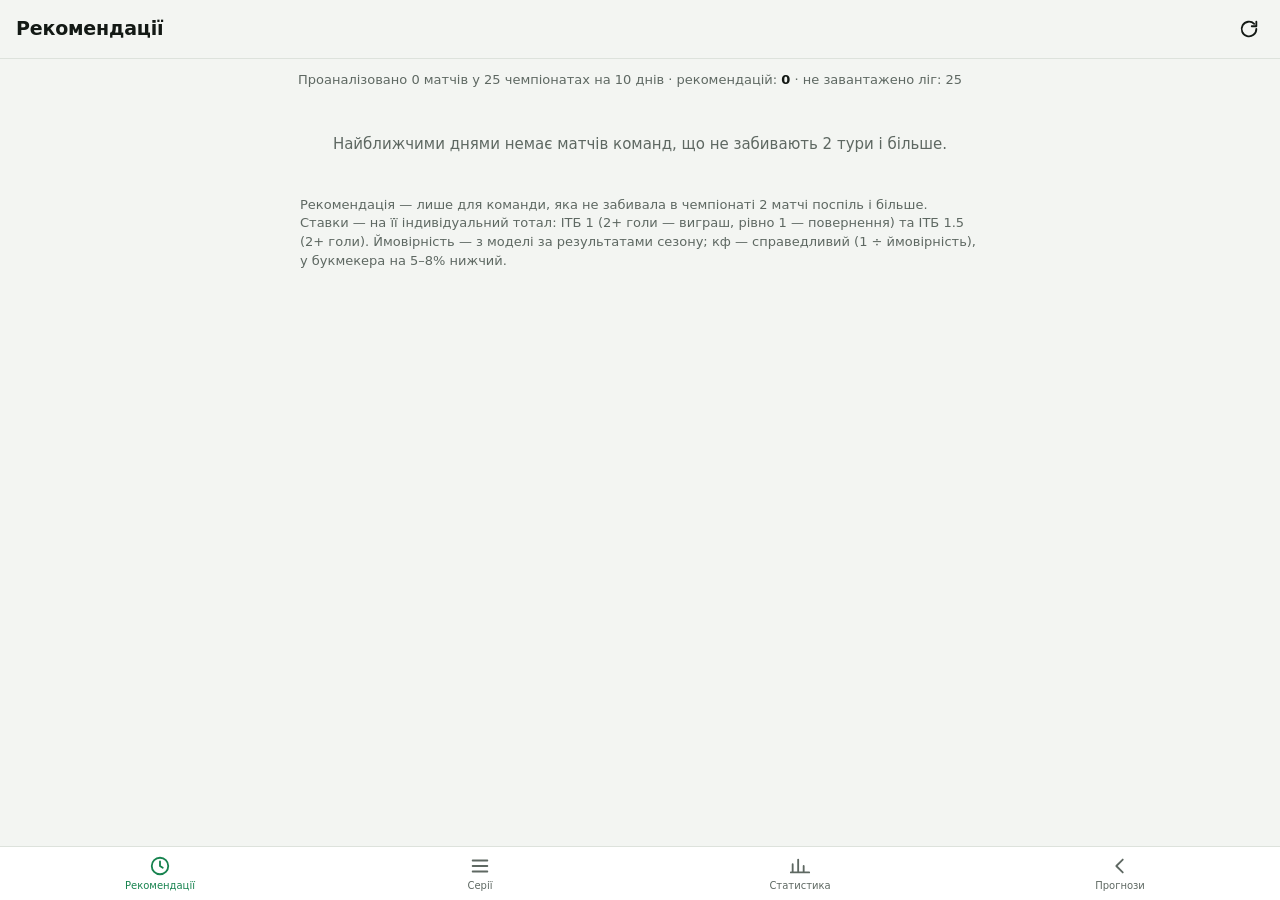
==== commit b21faf3c: "Сухі серії: own icon, streaks from 2 matches, statistics from zero (20.10 20:30) Co-Authored-By: Cla" ====
--- a/drought/index.html
+++ b/drought/index.html
@@ -3,15 +3,15 @@
 <head>
   <meta charset="utf-8">
   <meta name="viewport" content="width=device-width, initial-scale=1, viewport-fit=cover">
-  <meta name="theme-color" content="#0e1311">
+  <meta name="theme-color" content="#120f0e">
   <meta name="apple-mobile-web-app-capable" content="yes">
   <meta name="mobile-web-app-capable" content="yes">
   <meta name="apple-mobile-web-app-status-bar-style" content="black-translucent">
   <meta name="apple-mobile-web-app-title" content="Сухі серії">
-  <meta name="description" content="Команди, що не забивають 3 тури і більше: рекомендації на індивідуальний тотал і статистика">
+  <meta name="description" content="Команди, що не забивають 2 тури і більше: рекомендації на індивідуальний тотал і статистика">
   <link rel="manifest" href="manifest.webmanifest">
-  <link rel="icon" href="../icons/icon.svg" type="image/svg+xml">
-  <link rel="apple-touch-icon" href="../icons/icon-192.png">
+  <link rel="icon" href="icons/icon.svg" type="image/svg+xml">
+  <link rel="apple-touch-icon" href="icons/icon-192.png">
   <link rel="stylesheet" href="../styles.css">
   <link rel="stylesheet" href="drought.css">
   <title>Сухі серії</title>
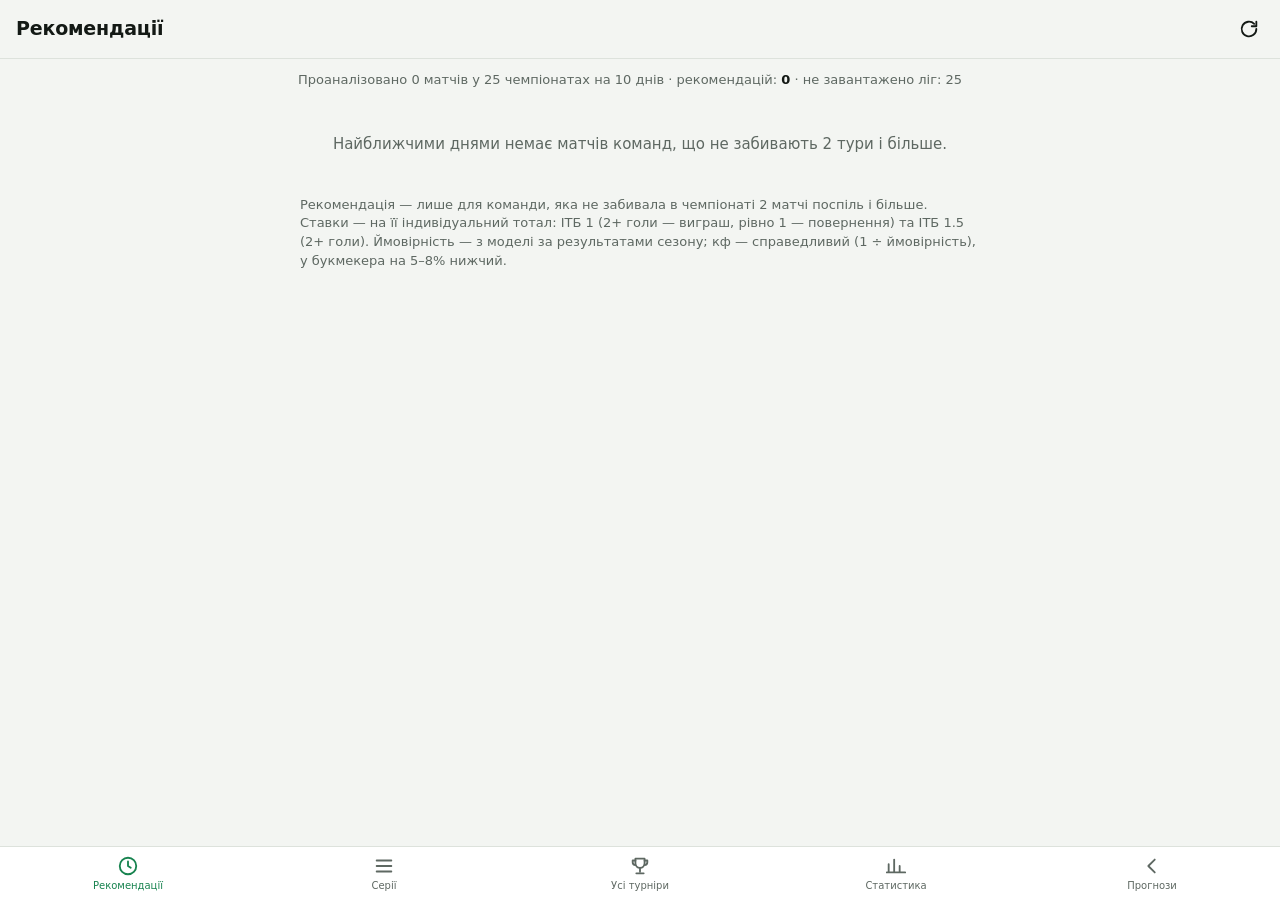
==== commit b60bee4d: "Сухі серії: «Усі турніри» tab with full streak across league, European and domestic cups Co-Authored" ====
--- a/drought/index.html
+++ b/drought/index.html
@@ -35,6 +35,10 @@
       <svg viewBox="0 0 24 24"><path d="M4 6h16M4 12h16M4 18h16"/></svg>
       <span>Серії</span>
     </a>
+    <a href="#/all" data-tab="all">
+      <svg viewBox="0 0 24 24"><path d="M7 4h10v5a5 5 0 0 1-10 0z"/><path d="M7 6H4v2a3 3 0 0 0 3 3M17 6h3v2a3 3 0 0 1-3 3M12 14v4M8 20h8"/></svg>
+      <span>Усі турніри</span>
+    </a>
     <a href="#/stats" data-tab="stats">
       <svg viewBox="0 0 24 24"><path d="M4 19V10M10 19V5M16 19v-7M22 19H2"/></svg>
       <span>Статистика</span>
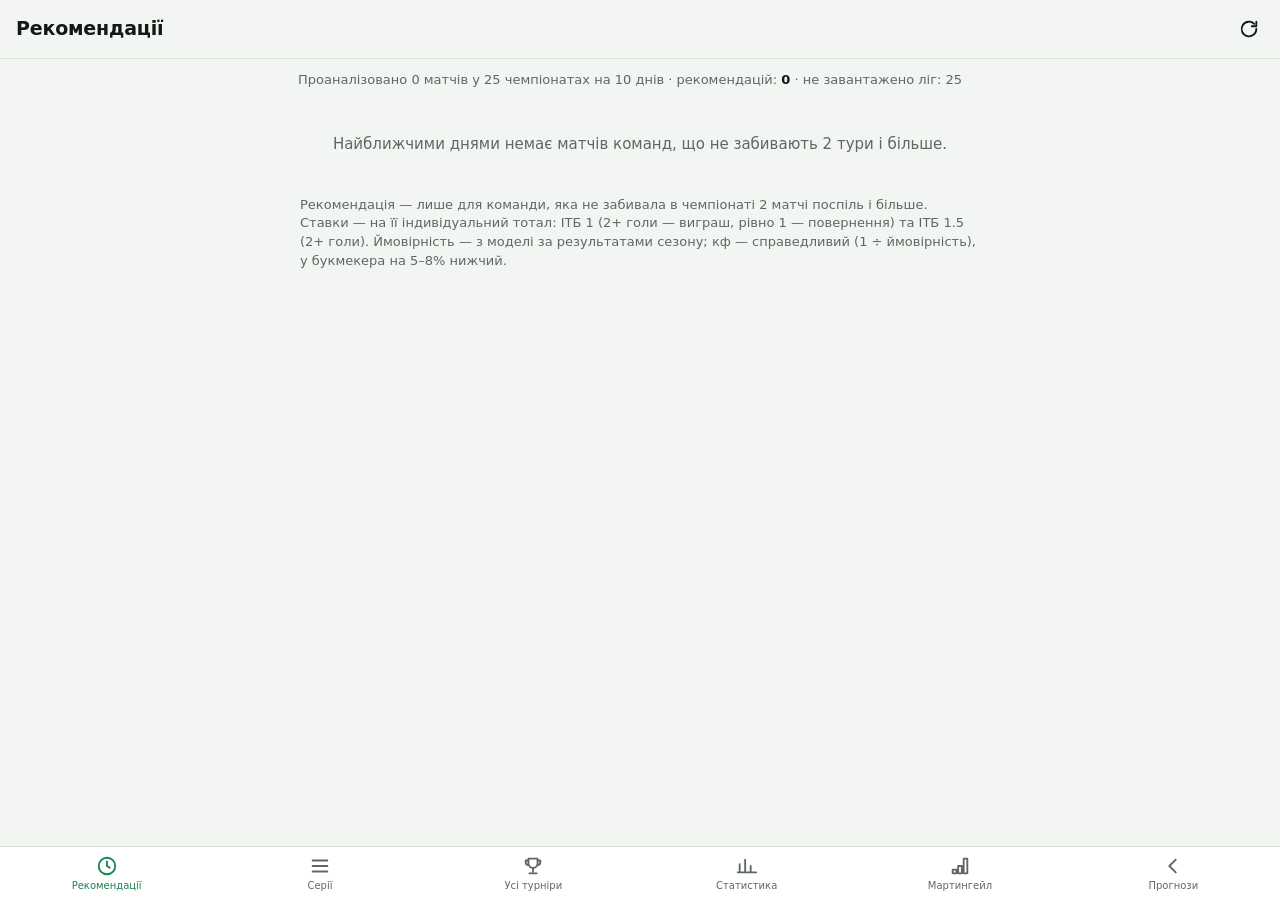
==== commit dfcc7ea8: "Сухі серії: «Мартингейл» tab — staking plan for ІТБ 1.5 and ІТБ 1 with day schedule in chains - Plan" ====
--- a/drought/index.html
+++ b/drought/index.html
@@ -43,6 +43,10 @@
       <svg viewBox="0 0 24 24"><path d="M4 19V10M10 19V5M16 19v-7M22 19H2"/></svg>
       <span>Статистика</span>
     </a>
+    <a href="#/mg" data-tab="mg">
+      <svg viewBox="0 0 24 24"><path d="M4 20h4v-4H4zM10 20h4v-8h-4zM16 20h4V4h-4z"/></svg>
+      <span>Мартингейл</span>
+    </a>
     <a href="../" data-tab="main">
       <svg viewBox="0 0 24 24"><path d="M15 5l-7 7 7 7"/></svg>
       <span>Прогнози</span>
--- a/styles.css
+++ b/styles.css
@@ -441,9 +441,10 @@
 .acca-row small { color: var(--muted); font-size: 11px; margin-right: 4px; }
 
 .vrow { display: flex; align-items: center; gap: 10px; }
-.vrow > a { flex: 1; min-width: 0; display: flex; justify-content: space-between; gap: 10px; color: inherit; text-decoration: none; }
-.vrow > a span { overflow: hidden; text-overflow: ellipsis; white-space: nowrap; }
-.vrow > a b { flex: none; color: var(--accent); }
+/* Два рядки: матч угорі, ставка з кф, ймовірністю й перевагою — під ним (щоб на телефоні нічого не ховалось). */
+.vrow > a { flex: 1; min-width: 0; display: flex; flex-direction: column; gap: 2px; color: inherit; text-decoration: none; }
+.vrow > a span { max-width: 100%; overflow: hidden; text-overflow: ellipsis; white-space: nowrap; }
+.vrow > a b { color: var(--accent); }
 .vrow.sel { background: color-mix(in srgb, var(--accent) 8%, transparent); margin: 0 -8px; padding-left: 8px; padding-right: 8px; border-radius: 8px; }
 .vrow .add, .add-stub { flex: none; width: 30px; min-width: 30px; }
 .vsel-bar { display: flex; align-items: center; gap: 8px; flex-wrap: wrap; padding-top: 10px; font-size: 13px; }
@@ -545,5 +546,8 @@
 .m-pred .tip { display: block; white-space: normal; text-align: right; max-width: 100%; line-height: 1.35; }
 .tip small { font-size: 10px; font-weight: 600; text-transform: uppercase; letter-spacing: .03em; opacity: .75; }
 .tip.val { background: color-mix(in srgb, var(--accent) 12%, transparent); color: var(--accent); }
-.vrow > a b small.v-edge { margin: 0; font-size: 11px; color: var(--muted); font-weight: 600; }
-@media (max-width: 420px) { .vrow > a b small.v-edge { display: none; } }
+.vrow > a b small.v-edge { margin: 0; font-size: 12px; color: var(--hi); font-weight: 700; }
+/* Букмекер, за чиїм кф пораховано ставку: VBET — пріоритет, DK — DraftKings (запасний). */
+.bk { display: inline-block; padding: 0 5px; border-radius: 5px; font-size: 10px; font-weight: 700; letter-spacing: .02em; line-height: 16px; vertical-align: 1px; font-style: normal; }
+.bk.vbet { background: color-mix(in srgb, var(--accent) 16%, transparent); color: var(--accent); }
+.bk.dk { background: var(--surface-2); color: var(--muted); }
--- a/drought/drought.css
+++ b/drought/drought.css
@@ -23,3 +23,38 @@
 .dr-list { margin-top: 10px; }
 .dr-list em { font-style: normal; font-size: 12px; color: var(--muted); }
 .pad { padding: 0 2px; }
+/* Серії виграшів і програшів */
+.dr-bars rect { cursor: pointer; stroke: none; }
+.dr-bars rect.win { fill: var(--hi); }
+.dr-bars rect.loss { fill: var(--lo); }
+.dr-bars rect.void { fill: var(--muted); }
+.dr-xaxis { display: flex; justify-content: space-between; font-size: 10px; color: var(--muted); margin-top: 3px; }
+.dr-strip { display: flex; flex-wrap: wrap; gap: 8px 10px; margin-top: 12px; }
+.dr-strip > div { display: grid; gap: 3px; }
+.dr-strip small { font-size: 10px; color: var(--muted); }
+.dr-strip span { display: flex; flex-wrap: wrap; gap: 2px; }
+.dr-strip i { width: 18px; height: 18px; border-radius: 4px; display: grid; place-items: center; font-style: normal; font-size: 11px; font-weight: 700; cursor: pointer; background: var(--surface-2); color: var(--muted); }
+.dr-strip i.win { background: var(--hi); color: var(--accent-ink); }
+.dr-strip i.loss { background: var(--lo); color: var(--accent-ink); }
+.dr-tipline { min-height: 16px; margin: 8px 0 4px; font-size: 12px; color: var(--muted); }
+.dr-dist { margin-top: 6px; }
+/* Мартингейл */
+.mg-inputs { display: flex; flex-wrap: wrap; gap: 10px 16px; }
+.mg-inputs label { display: grid; gap: 4px; font-size: 12px; color: var(--muted); }
+.mg-inputs input { width: 120px; }
+.dr-ladder { margin-top: 12px; }
+.dr-ladder td:not(:first-child), .dr-ladder th:not(:first-child) { text-align: right; }
+.dr-sub { margin-top: 18px; }
+.mg-chain { margin-top: 14px; padding-top: 10px; border-top: 1px solid var(--line); }
+.mg-chain h4 { margin: 0 0 4px; font-size: 13px; color: var(--muted); }
+.mg-chain.main h4 { color: var(--accent); }
+.mg-sched { table-layout: fixed; width: 100%; }
+.mg-sched th:nth-child(1) { width: 22%; } .mg-sched th:nth-child(2) { width: 34%; }
+.mg-sched.dr-agg td, .mg-sched.dr-agg th { white-space: normal; overflow-wrap: anywhere; }
+.mg-sched td:nth-child(n+3), .mg-sched th:nth-child(n+3) { text-align: right; }
+.mg-sched .live { color: var(--lo); }
+.mg-sched.dr-agg tr.mg-day td { text-align: left; padding-top: 12px; font-size: 12px; font-weight: 700; text-transform: uppercase; letter-spacing: .04em; color: var(--muted); }
+.mg-sched td.mg-skip { color: var(--muted); }
+.mg-now { margin: 4px 0 8px; font-size: 13px; }
+.card .notice.error { margin-bottom: 12px; font-size: 13px; }
+.dr-dist td:not(:first-child), .dr-dist th:not(:first-child) { text-align: center; }
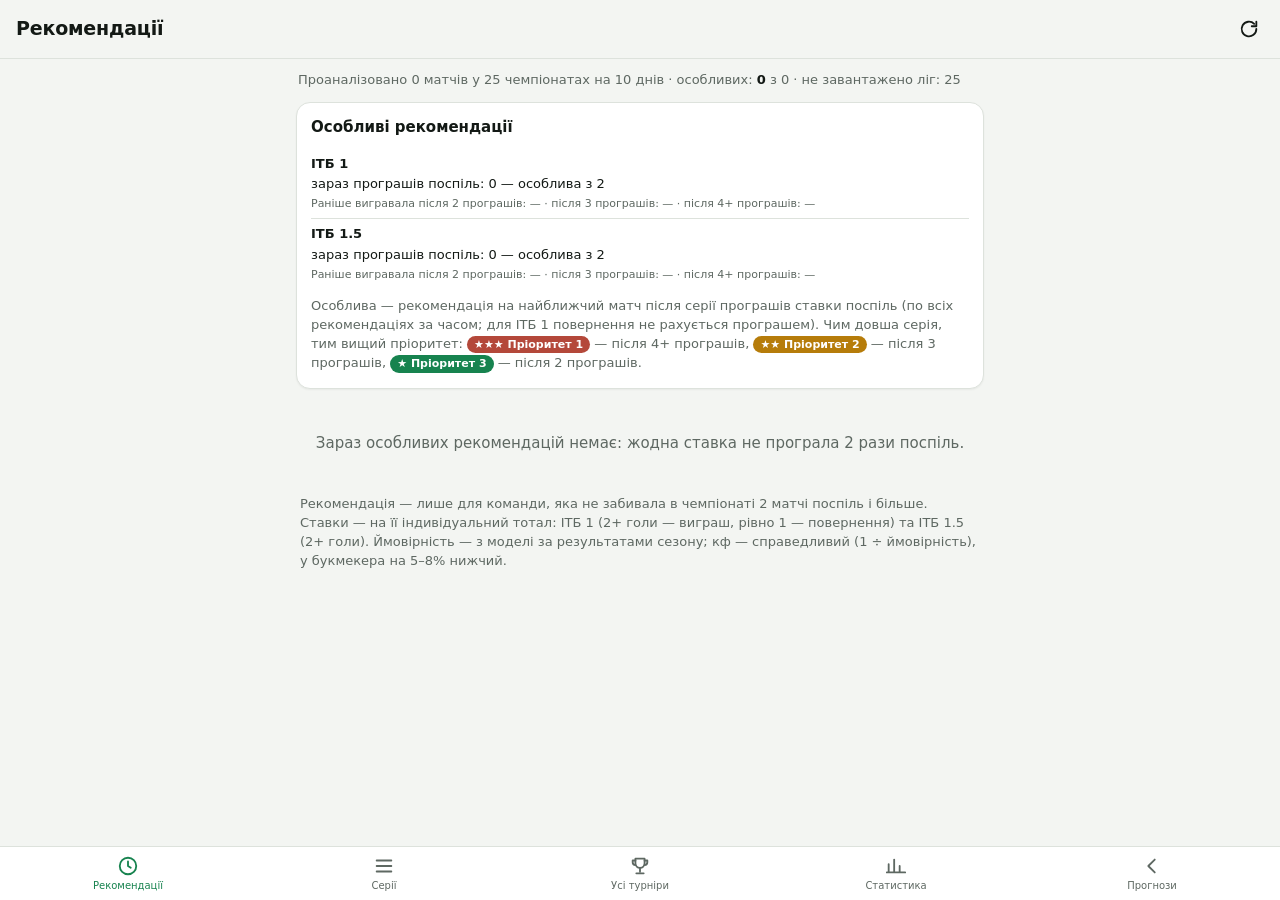
==== commit 8f650b63: "Сухі серії: remove Martingale tab; special recommendations after 2 / 3 / 4+ losses in a row with pri" ====
--- a/drought/index.html
+++ b/drought/index.html
@@ -43,10 +43,6 @@
       <svg viewBox="0 0 24 24"><path d="M4 19V10M10 19V5M16 19v-7M22 19H2"/></svg>
       <span>Статистика</span>
     </a>
-    <a href="#/mg" data-tab="mg">
-      <svg viewBox="0 0 24 24"><path d="M4 20h4v-4H4zM10 20h4v-8h-4zM16 20h4V4h-4z"/></svg>
-      <span>Мартингейл</span>
-    </a>
     <a href="../" data-tab="main">
       <svg viewBox="0 0 24 24"><path d="M15 5l-7 7 7 7"/></svg>
       <span>Прогнози</span>
--- a/drought/drought.css
+++ b/drought/drought.css
@@ -23,6 +23,22 @@
 .dr-list { margin-top: 10px; }
 .dr-list em { font-style: normal; font-size: 12px; color: var(--muted); }
 .pad { padding: 0 2px; }
+/* Особливі рекомендації — після 2 / 3 / 4+ програшів поспіль; колір — за пріоритетом */
+.sp2 { --sp: var(--accent); }
+.sp3 { --sp: var(--mid); }
+.sp4 { --sp: var(--lo); }
+.drec.special { box-shadow: inset 4px 0 0 var(--sp); background: color-mix(in srgb, var(--sp) 7%, var(--surface, transparent)); }
+.drec.sp4 { box-shadow: inset 6px 0 0 var(--sp), 0 0 0 1px var(--sp); }
+.dr-special { margin: -2px 0 8px; font-size: 12px; font-weight: 700; color: var(--sp); }
+.sp-badge { display: inline-block; padding: 1px 7px; border-radius: 999px; font-size: 11px; font-weight: 700; white-space: nowrap; color: var(--accent-ink); background: var(--sp, var(--muted)); }
+.dr-sp.on { box-shadow: inset 4px 0 0 var(--sp); }
+.dr-sp-row { display: grid; gap: 2px; padding: 6px 0; border-top: 1px solid var(--line); font-size: 13px; }
+.dr-sp-row:first-of-type { border-top: 0; }
+.dr-sp-row small { font-size: 11px; color: var(--muted); }
+.dr-sp-row.on span { color: var(--sp); font-weight: 700; }
+.dr-sp .hint .sp-badge { margin: 1px 0; }
+.dr-more { margin-top: 16px; }
+.dr-more > summary { cursor: pointer; padding: 12px 14px; border: 1px solid var(--line); border-radius: 12px; font-weight: 700; font-size: 14px; color: var(--muted); }
 /* Серії виграшів і програшів */
 .dr-bars rect { cursor: pointer; stroke: none; }
 .dr-bars rect.win { fill: var(--hi); }
@@ -38,23 +54,4 @@
 .dr-strip i.loss { background: var(--lo); color: var(--accent-ink); }
 .dr-tipline { min-height: 16px; margin: 8px 0 4px; font-size: 12px; color: var(--muted); }
 .dr-dist { margin-top: 6px; }
-/* Мартингейл */
-.mg-inputs { display: flex; flex-wrap: wrap; gap: 10px 16px; }
-.mg-inputs label { display: grid; gap: 4px; font-size: 12px; color: var(--muted); }
-.mg-inputs input { width: 120px; }
-.dr-ladder { margin-top: 12px; }
-.dr-ladder td:not(:first-child), .dr-ladder th:not(:first-child) { text-align: right; }
-.dr-sub { margin-top: 18px; }
-.mg-chain { margin-top: 14px; padding-top: 10px; border-top: 1px solid var(--line); }
-.mg-chain h4 { margin: 0 0 4px; font-size: 13px; color: var(--muted); }
-.mg-chain.main h4 { color: var(--accent); }
-.mg-sched { table-layout: fixed; width: 100%; }
-.mg-sched th:nth-child(1) { width: 22%; } .mg-sched th:nth-child(2) { width: 34%; }
-.mg-sched.dr-agg td, .mg-sched.dr-agg th { white-space: normal; overflow-wrap: anywhere; }
-.mg-sched td:nth-child(n+3), .mg-sched th:nth-child(n+3) { text-align: right; }
-.mg-sched .live { color: var(--lo); }
-.mg-sched.dr-agg tr.mg-day td { text-align: left; padding-top: 12px; font-size: 12px; font-weight: 700; text-transform: uppercase; letter-spacing: .04em; color: var(--muted); }
-.mg-sched td.mg-skip { color: var(--muted); }
-.mg-now { margin: 4px 0 8px; font-size: 13px; }
-.card .notice.error { margin-bottom: 12px; font-size: 13px; }
 .dr-dist td:not(:first-child), .dr-dist th:not(:first-child) { text-align: center; }
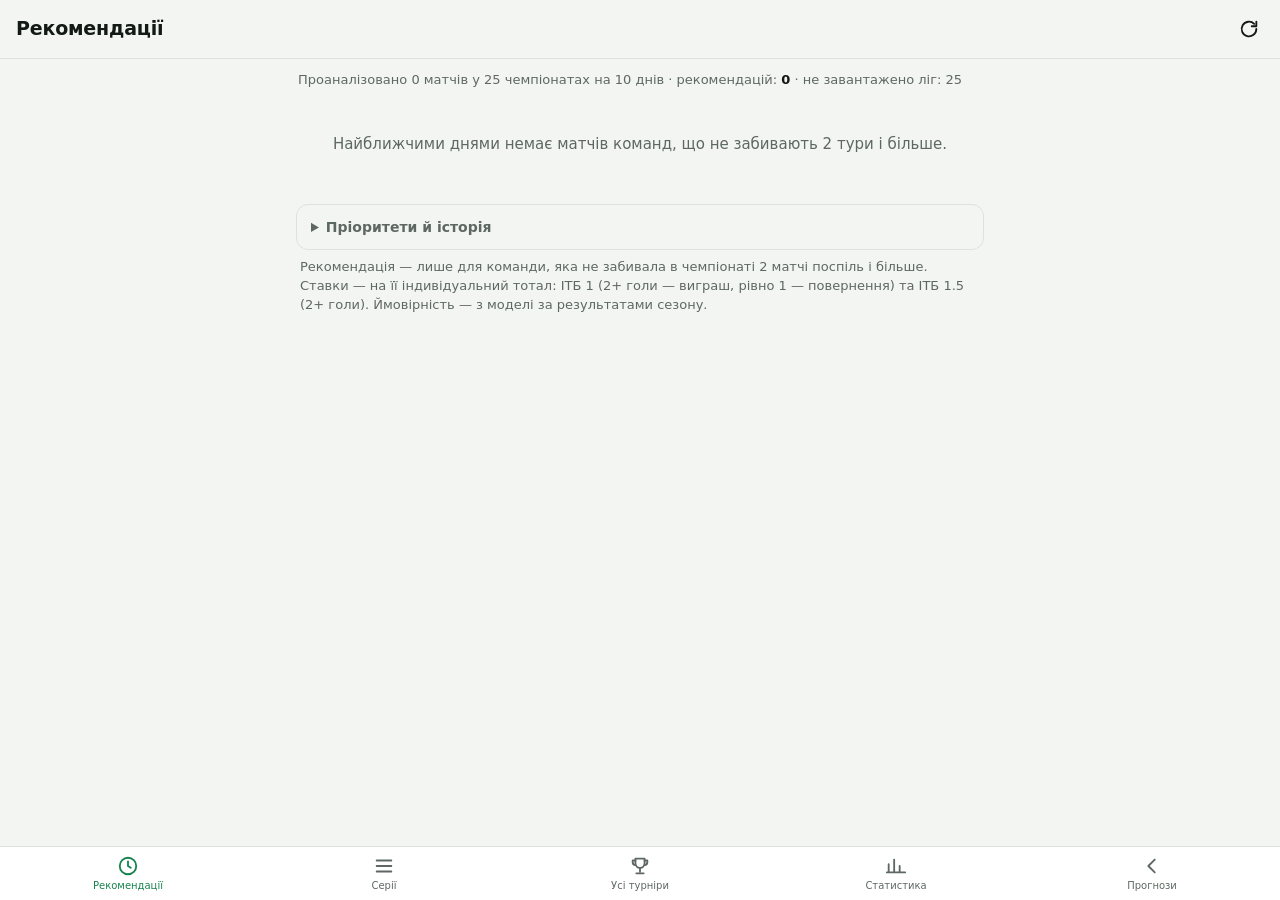
==== commit 68c36a8f: "Сухі серії: simpler series view (bet now + series chips + match queue), VBET team-total odds with ma" ====
--- a/drought/index.html
+++ b/drought/index.html
@@ -52,6 +52,7 @@
   <script src="../js/config.js"></script>
   <script src="../js/store.js"></script>
   <script src="../js/api.js"></script>
+  <script src="../js/vbet.js"></script>
   <script src="../js/model.js"></script>
   <script src="drought.js"></script>
   <script>
--- a/drought/drought.css
+++ b/drought/drought.css
@@ -35,8 +35,34 @@
 .dr-sp-row { display: grid; gap: 2px; padding: 6px 0; border-top: 1px solid var(--line); font-size: 13px; }
 .dr-sp-row:first-of-type { border-top: 0; }
 .dr-sp-row small { font-size: 11px; color: var(--muted); }
-.dr-sp-row.on span { color: var(--sp); font-weight: 700; }
+.dr-sp-row.on > span { color: var(--sp); font-weight: 700; }
 .dr-sp .hint .sp-badge { margin: 1px 0; }
+/* Серія: наступна ставка і черга матчів */
+.dr-bet i .dr-k { font-size: 14px; color: var(--text); }
+.dr-bet-ser { grid-column: 1 / -1; display: grid; gap: 6px; padding-top: 6px; border-top: 1px solid var(--line); }
+.ser-line { font-size: 13px; }
+.dr-bet .ser-line b { font-size: 13px; }
+.q-odds { font-size: 11px; color: var(--muted); white-space: nowrap; }
+.ser-chips { display: flex; flex-wrap: wrap; gap: 4px; }
+.ser-chip { font-style: normal; font-size: 11px; font-weight: 600; padding: 2px 7px; border-radius: 999px; background: var(--surface-2); color: var(--muted); }
+.ser-chip.win { background: color-mix(in srgb, var(--hi) 20%, transparent); color: var(--hi); }
+.ser-chip.loss { background: color-mix(in srgb, var(--lo) 16%, transparent); color: var(--lo); }
+.ser-chip.now { background: var(--accent); color: var(--accent-ink); }
+.ser-prio { margin: 0 0 8px; font-size: 13px; font-weight: 700; color: var(--sp); }
+.ser-after { margin-top: -4px; }
+.q-list { display: grid; }
+.q-day { margin-top: 10px; padding-bottom: 4px; font-size: 12px; font-weight: 700; text-transform: uppercase; letter-spacing: .04em; color: var(--muted); }
+.q-day:first-child { margin-top: 0; }
+.q-row { display: grid; grid-template-columns: 46px 1fr auto; gap: 8px; align-items: center; padding: 8px 6px; border-top: 1px solid var(--line); font-size: 14px; }
+.q-row small { color: var(--muted); }
+.q-row.done { opacity: .7; }
+.q-row.next { background: color-mix(in srgb, var(--accent) 12%, transparent); border-radius: 8px; font-weight: 700; }
+.q-row .live { color: var(--lo); }
+.q-res { display: flex; gap: 4px; }
+.q-res i { font-style: normal; font-size: 11px; font-weight: 700; padding: 2px 6px; border-radius: 999px; white-space: nowrap; background: var(--surface-2); color: var(--muted); }
+.q-res i.win { color: var(--hi); background: color-mix(in srgb, var(--hi) 16%, transparent); }
+.q-res i.loss { color: var(--lo); background: color-mix(in srgb, var(--lo) 14%, transparent); }
+.q-res i.now { color: var(--accent-ink); background: var(--accent); }
 .dr-more { margin-top: 16px; }
 .dr-more > summary { cursor: pointer; padding: 12px 14px; border: 1px solid var(--line); border-radius: 12px; font-weight: 700; font-size: 14px; color: var(--muted); }
 /* Серії виграшів і програшів */
